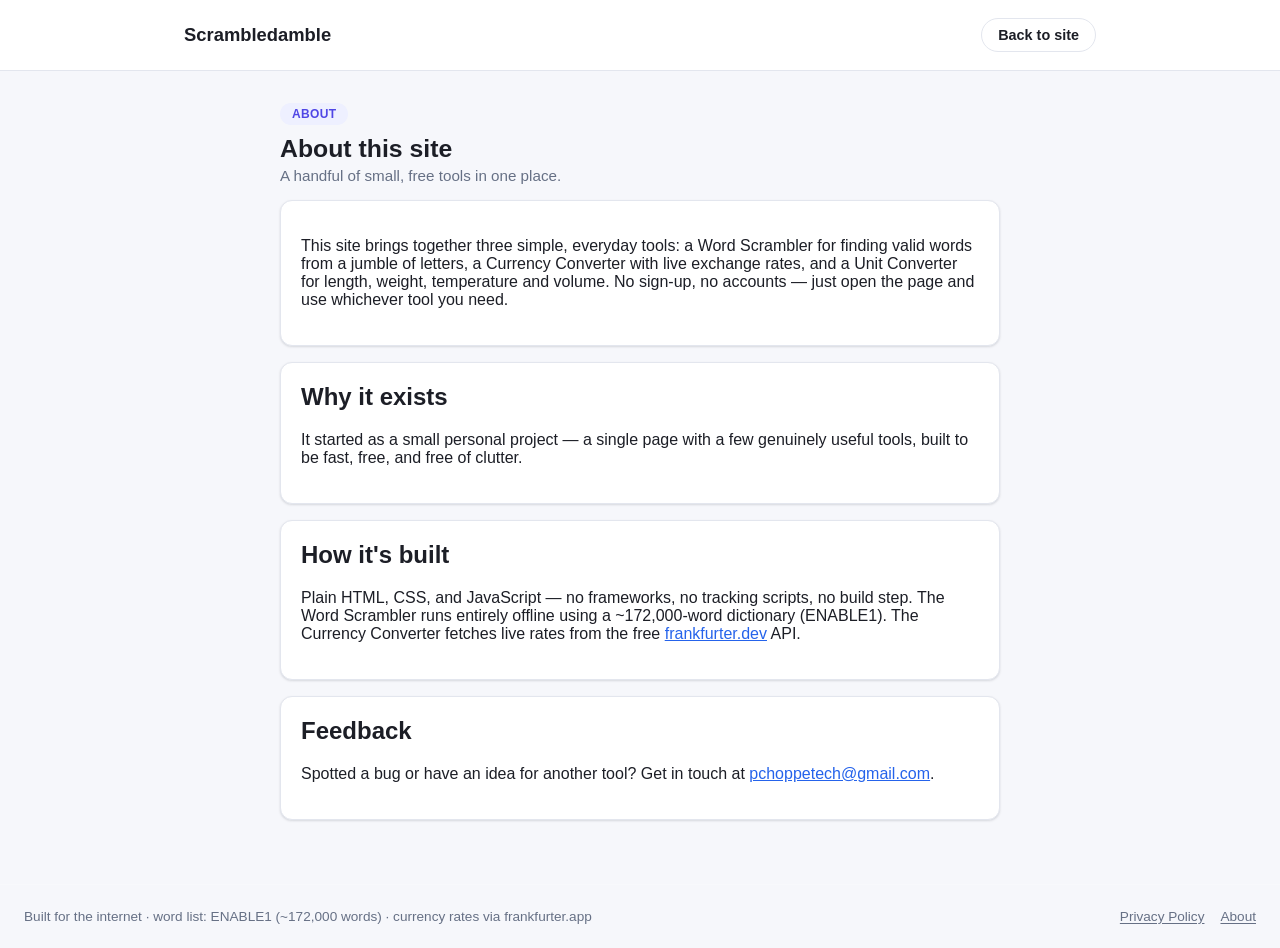
==== about.html @ 639ec17c "Rename site to Scrambledamble, add CNAME for scrambledamble.com Co-Authored-By: Claude Sonnet 5 <nor" ====
<!DOCTYPE html>
<html lang="en">
<head>
<meta charset="UTF-8">
<meta name="viewport" content="width=device-width, initial-scale=1.0">
<title>About — Scrambledamble</title>
<link rel="stylesheet" href="style.css">
</head>
<body>

<header class="site-header">
  <div class="header-inner">
    <a class="brand" href="index.html">Scrambledamble</a>
    <nav class="bubble-nav">
      <a href="index.html">Back to site</a>
    </nav>
  </div>
</header>

<main>
  <div style="max-width:720px; margin:0 auto;">
    <span class="section-badge">About</span>
    <h1 class="page-title">About this site</h1>
    <p class="page-subtitle">A handful of small, free tools in one place.</p>

    <div class="card">
      <p>This site brings together three simple, everyday tools: a Word Scrambler for finding valid words from a jumble of letters, a Currency Converter with live exchange rates, and a Unit Converter for length, weight, temperature and volume. No sign-up, no accounts — just open the page and use whichever tool you need.</p>
    </div>

    <div class="card">
      <h2 style="margin-top:0;">Why it exists</h2>
      <p>It started as a small personal project — a single page with a few genuinely useful tools, built to be fast, free, and free of clutter.</p>
    </div>

    <div class="card">
      <h2 style="margin-top:0;">How it's built</h2>
      <p>Plain HTML, CSS, and JavaScript — no frameworks, no tracking scripts, no build step. The Word Scrambler runs entirely offline using a ~172,000-word dictionary (ENABLE1). The Currency Converter fetches live rates from the free <a href="https://frankfurter.dev" target="_blank" rel="noopener">frankfurter.dev</a> API.</p>
    </div>

    <div class="card">
      <h2 style="margin-top:0;">Feedback</h2>
      <p>Spotted a bug or have an idea for another tool? Get in touch at <a href="mailto:pchoppetech@gmail.com">pchoppetech@gmail.com</a>.</p>
    </div>
  </div>
</main>

<footer class="site-footer">
  <div class="footer-inner">
    <span>Built for the internet · word list: ENABLE1 (~172,000 words) · currency rates via frankfurter.app</span>
    <div class="footer-links">
      <a href="privacy.html">Privacy Policy</a>
      <a href="about.html">About</a>
    </div>
  </div>
</footer>

</body>
</html>
---- style.css ----
:root {
  --bg: #f6f7fb;
  --panel: #ffffff;
  --text: #1c1e26;
  --muted: #667085;
  --border: #e3e6ee;
  --accent: #4f46e5;
  --accent-hover: #4338ca;
  --accent-soft: #eef0ff;
  --link: #2563eb;
  --link-hover: #1d4ed8;
  --danger: #dc2626;
  --shadow: 0 1px 2px rgba(16, 24, 40, 0.06), 0 1px 3px rgba(16, 24, 40, 0.08);
  --radius: 12px;
}

@media (prefers-color-scheme: dark) {
  :root {
    --bg: #1c1e29;
    --panel: #262835;
    --text: #eef0f6;
    --muted: #a8afc2;
    --border: #383c4e;
    --accent: #818cf8;
    --accent-hover: #a5b4fc;
    --accent-soft: #2c3049;
    --link: #60a5fa;
    --link-hover: #93c5fd;
    --shadow: 0 1px 2px rgba(0, 0, 0, 0.3), 0 4px 12px rgba(0, 0, 0, 0.3);
  }
}

* { box-sizing: border-box; }

a {
  color: var(--link);
}

a:hover {
  color: var(--link-hover);
}

html, body {
  margin: 0;
  padding: 0;
}

html {
  scroll-behavior: smooth;
}

body {
  font-family: -apple-system, BlinkMacSystemFont, "Segoe UI", Roboto, Helvetica, Arial, sans-serif;
  background: var(--bg);
  color: var(--text);
  min-height: 100vh;
  display: flex;
  flex-direction: column;
}

header.site-header {
  border-bottom: 1px solid var(--border);
  background: var(--panel);
}

.header-inner {
  max-width: 960px;
  margin: 0 auto;
  padding: 18px 24px;
  display: flex;
  align-items: center;
  justify-content: space-between;
  flex-wrap: wrap;
  gap: 12px;
}

.brand {
  font-weight: 700;
  font-size: 1.15rem;
  text-decoration: none;
  color: var(--text);
}

nav.site-nav {
  display: flex;
  gap: 4px;
  flex-wrap: wrap;
}

nav.site-nav a {
  text-decoration: none;
  color: var(--muted);
  padding: 8px 14px;
  border-radius: 8px;
  font-size: 0.95rem;
  font-weight: 500;
  transition: background 0.15s ease, color 0.15s ease;
}

nav.site-nav a:hover {
  background: var(--accent-soft);
  color: var(--text);
}

nav.site-nav a.active {
  background: var(--accent-soft);
  color: var(--accent);
}

/* Bubble quick-jump nav (all tools live on one page; these just scroll to a section) */
nav.bubble-nav {
  display: flex;
  gap: 8px;
  flex-wrap: wrap;
}

nav.bubble-nav a {
  text-decoration: none;
  background: var(--panel);
  border: 1px solid var(--border);
  color: var(--text);
  padding: 8px 16px;
  border-radius: 999px;
  font-weight: 600;
  font-size: 0.9rem;
  transition: background 0.15s ease, border-color 0.15s ease, color 0.15s ease;
}

nav.bubble-nav a:hover {
  background: var(--accent-soft);
  border-color: var(--accent);
  color: var(--accent);
}

nav.bubble-nav a.nav-active {
  background: #facc15;
  border-color: #eab308;
  color: #1c1e26;
}

nav.bubble-nav a.nav-active:hover {
  background: #fbd949;
  color: #1c1e26;
}

section {
  scroll-margin-top: 20px;
}

.section-badge {
  display: inline-block;
  background: var(--accent-soft);
  color: var(--accent);
  font-size: 0.75rem;
  font-weight: 700;
  letter-spacing: 0.03em;
  text-transform: uppercase;
  padding: 4px 12px;
  border-radius: 999px;
  margin-bottom: 10px;
}

.section-divider {
  border: none;
  border-top: 1px solid var(--border);
  margin: 44px 0;
}

main {
  flex: 1;
  max-width: 1180px;
  width: 100%;
  margin: 0 auto;
  padding: 32px 24px 48px;
}

.page-grid {
  display: grid;
  grid-template-columns: 5fr 4fr 4fr;
  gap: 40px;
  align-items: start;
}

.col-separated {
  margin-right: 24px;
}

@media (max-width: 1000px) {
  .page-grid {
    grid-template-columns: 1fr 1fr;
  }

  .col-separated {
    grid-column: 1 / -1;
    margin-right: 0;
    margin-bottom: 8px;
  }
}

@media (max-width: 700px) {
  .page-grid {
    grid-template-columns: 1fr;
    gap: 0;
  }

  .col-separated {
    margin-bottom: 0;
  }
}

.col-right {
  display: flex;
  flex-direction: column;
}

.col-right .page-title {
  font-size: 1.25rem;
}

.col-right .page-subtitle {
  font-size: 0.85rem;
}

.col-right .card {
  padding: 16px;
}

.col-right input[type="text"],
.col-right input[type="number"],
.col-right select {
  padding: 9px 12px;
  font-size: 0.9rem;
}

.col-right label {
  font-size: 0.78rem;
}

.col-right .row {
  gap: 10px;
}

.col-right .field {
  min-width: 110px;
}

.col-right button {
  padding: 9px 14px;
  font-size: 0.88rem;
}

.col-right .swap-btn {
  width: 38px;
  height: 38px;
}

.col-right .category-tabs button {
  padding: 6px 8px;
  font-size: 0.76rem;
}

.col-right .result-to,
.col-right .big-result {
  font-size: 1.6rem;
}

.col-right .result-from {
  font-size: 0.9rem;
}

.col-divider {
  margin: 28px 0;
}

.intro {
  min-height: 154px;
}

@media (max-width: 800px) {
  .page-grid {
    grid-template-columns: 1fr;
    gap: 0;
  }
}

.page-title {
  margin: 0 0 4px;
  font-size: 1.55rem;
}

.page-subtitle {
  margin: 0 0 16px;
  color: var(--muted);
  font-size: 0.95rem;
}

.card {
  background: var(--panel);
  border: 1px solid var(--border);
  border-radius: var(--radius);
  box-shadow: var(--shadow);
  padding: 20px;
  margin-bottom: 16px;
}

.tool-section {
  border: 2px solid transparent;
  border-radius: calc(var(--radius) + 6px);
  padding: 6px;
  margin: -6px;
  transition: border-color 0.15s ease, box-shadow 0.15s ease;
}

.tool-section.section-active {
  border-color: #eab308;
  box-shadow: 0 0 0 3px rgba(234, 179, 8, 0.18), 0 0 22px rgba(234, 179, 8, 0.45);
}

label {
  display: block;
  font-weight: 600;
  font-size: 0.85rem;
  margin-bottom: 6px;
  color: var(--muted);
}

input[type="text"],
input[type="number"],
select {
  width: 100%;
  padding: 12px 14px;
  font-size: 1rem;
  border: 1px solid var(--border);
  border-radius: 8px;
  background: var(--bg);
  color: var(--text);
  outline: none;
  transition: border-color 0.15s ease;
  font-family: inherit;
}

input[type="text"]:focus,
input[type="number"]:focus,
select:focus {
  border-color: var(--accent);
}

button {
  font-family: inherit;
  font-size: 0.95rem;
  font-weight: 600;
  padding: 12px 20px;
  border-radius: 8px;
  border: none;
  background: var(--accent);
  color: white;
  cursor: pointer;
  transition: background 0.15s ease;
}

button:hover { background: var(--accent-hover); }
button:disabled { opacity: 0.6; cursor: not-allowed; }

.row {
  display: flex;
  gap: 18px;
  flex-wrap: wrap;
  align-items: end;
}

.field {
  flex: 1;
  min-width: 160px;
}

.hint {
  font-size: 0.85rem;
  color: var(--muted);
  margin-top: 6px;
}

.error {
  color: var(--danger);
  font-size: 0.9rem;
  margin-top: 8px;
}

.result-count {
  font-size: 0.9rem;
  color: var(--muted);
  margin-bottom: 12px;
}

.word-list {
  display: flex;
  flex-wrap: wrap;
  gap: 8px;
}

.word-chip {
  background: var(--accent-soft);
  color: var(--accent);
  padding: 6px 12px;
  border-radius: 999px;
  font-size: 0.9rem;
  font-weight: 600;
}

.swap-btn {
  background: var(--panel);
  border: 1px solid var(--border);
  color: var(--text);
  width: 44px;
  height: 44px;
  border-radius: 8px;
  font-size: 1.1rem;
  flex: 0 0 auto;
}

.swap-btn:hover { background: var(--accent-soft); }

.big-result {
  font-size: 2rem;
  font-weight: 700;
  margin: 4px 0;
}

.result-from {
  font-size: 1rem;
  font-weight: 600;
  color: var(--muted);
  margin-bottom: 4px;
}

.result-to {
  font-size: 2rem;
  font-weight: 700;
  line-height: 1.2;
}

.result-sub {
  color: var(--muted);
  font-size: 0.9rem;
}

.category-tabs {
  display: flex;
  gap: 6px;
  flex-wrap: nowrap;
  margin-top: 12px;
}

.category-tabs button {
  background: var(--panel);
  color: var(--muted);
  border: 1px solid var(--border);
  font-weight: 600;
  padding: 8px 10px;
  font-size: 0.82rem;
  flex: 1;
  white-space: nowrap;
}

.category-tabs button.active {
  background: var(--accent);
  color: white;
  border-color: var(--accent);
}

footer.site-footer {
  border-top: 1px solid rgba(255, 255, 255, 0.2);
  width: 100%;
}

.footer-inner {
  display: flex;
  align-items: center;
  justify-content: space-between;
  flex-wrap: wrap;
  gap: 8px 20px;
  max-width: 1440px;
  margin: 0 auto;
  padding: 24px;
  color: var(--muted);
  font-size: 0.85rem;
}

.footer-links {
  display: flex;
  gap: 16px;
}

footer.site-footer a {
  color: var(--muted);
  text-decoration: underline;
  text-underline-offset: 2px;
}

footer.site-footer a:hover {
  color: var(--accent);
}

.spinner {
  display: inline-block;
  width: 16px;
  height: 16px;
  border: 2px solid var(--border);
  border-top-color: var(--accent);
  border-radius: 50%;
  animation: spin 0.7s linear infinite;
  vertical-align: middle;
  margin-right: 8px;
}

@keyframes spin {
  to { transform: rotate(360deg); }
}
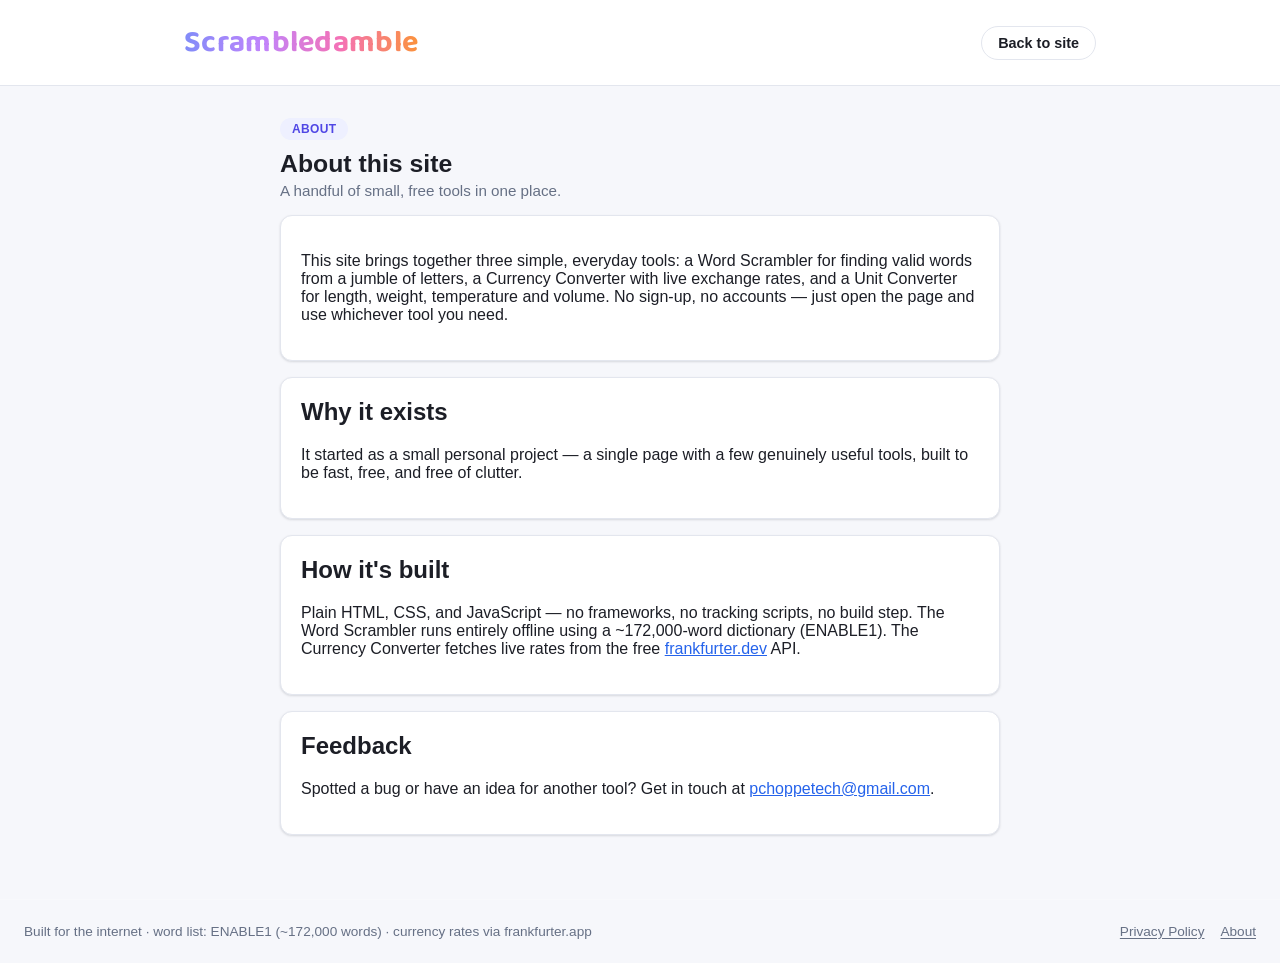
==== commit 660b597d: "Give the Scrambledamble brand a playful font, bigger size, and colorful gradient Co-Authored-By: Cla" ====
--- a/about.html
+++ b/about.html
@@ -4,6 +4,9 @@
 <meta charset="UTF-8">
 <meta name="viewport" content="width=device-width, initial-scale=1.0">
 <title>About — Scrambledamble</title>
+<link rel="preconnect" href="https://fonts.googleapis.com">
+<link rel="preconnect" href="https://fonts.gstatic.com" crossorigin>
+<link href="https://fonts.googleapis.com/css2?family=Baloo+2:wght@700;800&display=swap" rel="stylesheet">
 <link rel="stylesheet" href="style.css">
 </head>
 <body>
--- a/style.css
+++ b/style.css
@@ -75,10 +75,16 @@
 }
 
 .brand {
+  font-family: 'Baloo 2', 'Segoe UI', sans-serif;
   font-weight: 700;
-  font-size: 1.15rem;
+  font-size: 1.9rem;
+  letter-spacing: 0.01em;
   text-decoration: none;
-  color: var(--text);
+  color: #818cf8;
+  background: linear-gradient(90deg, #818cf8, #c084fc, #f472b6, #fb923c);
+  -webkit-background-clip: text;
+  background-clip: text;
+  -webkit-text-fill-color: transparent;
 }
 
 nav.site-nav {
@@ -182,7 +188,7 @@
 }
 
 .col-separated {
-  margin-right: 24px;
+  margin-right: 60px;
 }
 
 @media (max-width: 1000px) {
@@ -446,7 +452,7 @@
 .category-tabs {
   display: flex;
   gap: 6px;
-  flex-wrap: nowrap;
+  flex-wrap: wrap;
   margin-top: 12px;
 }
 
@@ -457,7 +463,8 @@
   font-weight: 600;
   padding: 8px 10px;
   font-size: 0.82rem;
-  flex: 1;
+  flex: 1 1 auto;
+  min-width: 72px;
   white-space: nowrap;
 }
 
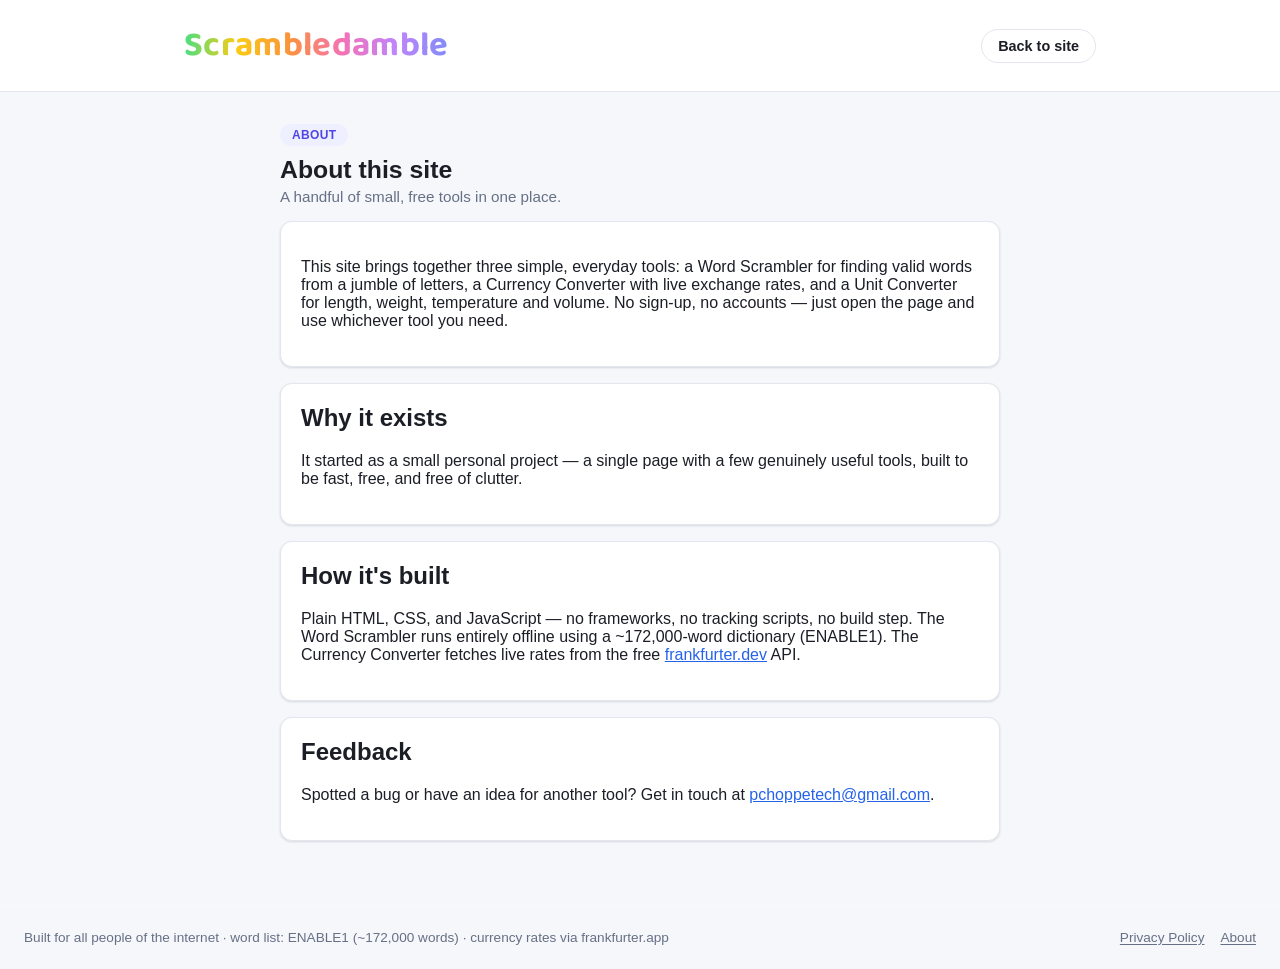
==== commit 3fef4b07: "Update footer tagline to 'Built for all people of the internet' Co-Authored-By: Claude Sonnet 5 <nor" ====
--- a/about.html
+++ b/about.html
@@ -49,7 +49,7 @@
 
 <footer class="site-footer">
   <div class="footer-inner">
-    <span>Built for the internet · word list: ENABLE1 (~172,000 words) · currency rates via frankfurter.app</span>
+    <span>Built for all people of the internet · word list: ENABLE1 (~172,000 words) · currency rates via frankfurter.app</span>
     <div class="footer-links">
       <a href="privacy.html">Privacy Policy</a>
       <a href="about.html">About</a>
--- a/style.css
+++ b/style.css
@@ -77,11 +77,11 @@
 .brand {
   font-family: 'Baloo 2', 'Segoe UI', sans-serif;
   font-weight: 700;
-  font-size: 1.9rem;
+  font-size: 2.15rem;
   letter-spacing: 0.01em;
   text-decoration: none;
   color: #818cf8;
-  background: linear-gradient(90deg, #818cf8, #c084fc, #f472b6, #fb923c);
+  background: linear-gradient(90deg, #4ade80, #facc15, #fb923c, #f472b6, #c084fc, #818cf8);
   -webkit-background-clip: text;
   background-clip: text;
   -webkit-text-fill-color: transparent;
@@ -187,8 +187,8 @@
   align-items: start;
 }
 
-.col-separated {
-  margin-right: 60px;
+.tool-section.col-separated {
+  margin-right: -6px;
 }
 
 @media (max-width: 1000px) {
@@ -196,10 +196,10 @@
     grid-template-columns: 1fr 1fr;
   }
 
-  .col-separated {
+  .tool-section.col-separated {
     grid-column: 1 / -1;
-    margin-right: 0;
-    margin-bottom: 8px;
+    margin-right: -6px;
+    margin-bottom: 14px;
   }
 }
 
@@ -209,8 +209,8 @@
     gap: 0;
   }
 
-  .col-separated {
-    margin-bottom: 0;
+  .tool-section.col-separated {
+    margin-bottom: -6px;
   }
 }
 
@@ -454,6 +454,7 @@
   gap: 6px;
   flex-wrap: wrap;
   margin-top: 12px;
+  margin-bottom: 18px;
 }
 
 .category-tabs button {
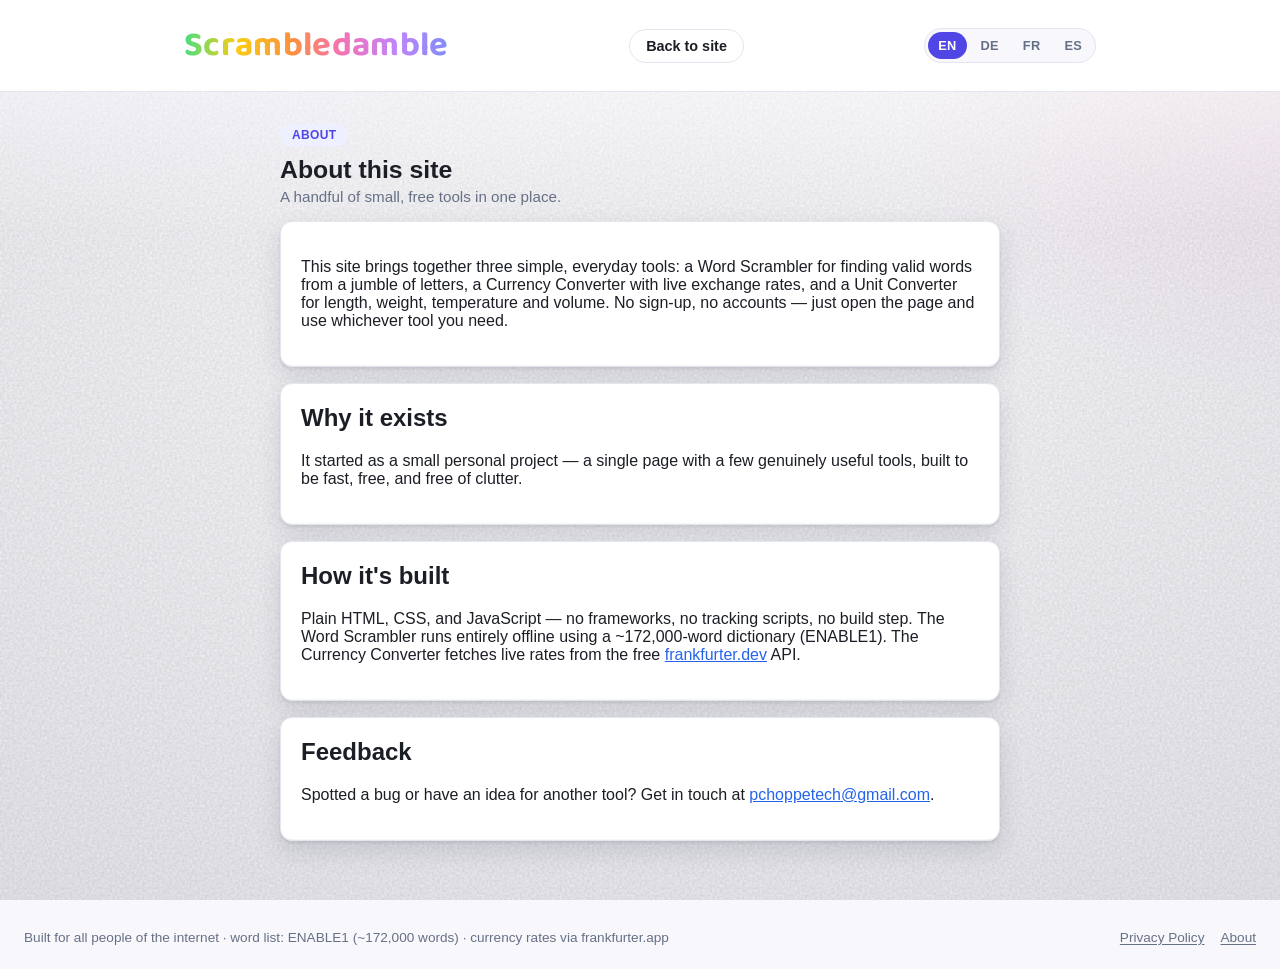
==== commit 0f6e025d: "Add multi-language support (EN/DE/FR/ES) with a switcher in the header, persisted across pages Co-Au" ====
--- a/about.html
+++ b/about.html
@@ -15,47 +15,54 @@
   <div class="header-inner">
     <a class="brand" href="index.html">Scrambledamble</a>
     <nav class="bubble-nav">
-      <a href="index.html">Back to site</a>
+      <a href="index.html" data-i18n="nav_back">Back to site</a>
     </nav>
+    <div class="lang-switch">
+      <button type="button" data-lang="en">EN</button>
+      <button type="button" data-lang="de">DE</button>
+      <button type="button" data-lang="fr">FR</button>
+      <button type="button" data-lang="es">ES</button>
+    </div>
   </div>
 </header>
 
 <main>
   <div style="max-width:720px; margin:0 auto;">
-    <span class="section-badge">About</span>
-    <h1 class="page-title">About this site</h1>
-    <p class="page-subtitle">A handful of small, free tools in one place.</p>
+    <span class="section-badge" data-i18n="about_badge">About</span>
+    <h1 class="page-title" data-i18n="about_title">About this site</h1>
+    <p class="page-subtitle" data-i18n="about_subtitle">A handful of small, free tools in one place.</p>
 
     <div class="card">
-      <p>This site brings together three simple, everyday tools: a Word Scrambler for finding valid words from a jumble of letters, a Currency Converter with live exchange rates, and a Unit Converter for length, weight, temperature and volume. No sign-up, no accounts — just open the page and use whichever tool you need.</p>
+      <p data-i18n="about_intro">This site brings together three simple, everyday tools: a Word Scrambler for finding valid words from a jumble of letters, a Currency Converter with live exchange rates, and a Unit Converter for length, weight, temperature and volume. No sign-up, no accounts — just open the page and use whichever tool you need.</p>
     </div>
 
     <div class="card">
-      <h2 style="margin-top:0;">Why it exists</h2>
-      <p>It started as a small personal project — a single page with a few genuinely useful tools, built to be fast, free, and free of clutter.</p>
+      <h2 style="margin-top:0;" data-i18n="about_why_heading">Why it exists</h2>
+      <p data-i18n="about_why_text">It started as a small personal project — a single page with a few genuinely useful tools, built to be fast, free, and free of clutter.</p>
     </div>
 
     <div class="card">
-      <h2 style="margin-top:0;">How it's built</h2>
-      <p>Plain HTML, CSS, and JavaScript — no frameworks, no tracking scripts, no build step. The Word Scrambler runs entirely offline using a ~172,000-word dictionary (ENABLE1). The Currency Converter fetches live rates from the free <a href="https://frankfurter.dev" target="_blank" rel="noopener">frankfurter.dev</a> API.</p>
+      <h2 style="margin-top:0;" data-i18n="about_built_heading">How it's built</h2>
+      <p data-i18n-html="about_built_html">Plain HTML, CSS, and JavaScript — no frameworks, no tracking scripts, no build step. The Word Scrambler runs entirely offline using a ~172,000-word dictionary (ENABLE1). The Currency Converter fetches live rates from the free <a href="https://frankfurter.dev" target="_blank" rel="noopener">frankfurter.dev</a> API.</p>
     </div>
 
     <div class="card">
-      <h2 style="margin-top:0;">Feedback</h2>
-      <p>Spotted a bug or have an idea for another tool? Get in touch at <a href="mailto:pchoppetech@gmail.com">pchoppetech@gmail.com</a>.</p>
+      <h2 style="margin-top:0;" data-i18n="about_feedback_heading">Feedback</h2>
+      <p data-i18n-html="about_feedback_html">Spotted a bug or have an idea for another tool? Get in touch at <a href="mailto:pchoppetech@gmail.com">pchoppetech@gmail.com</a>.</p>
     </div>
   </div>
 </main>
 
 <footer class="site-footer">
   <div class="footer-inner">
-    <span>Built for all people of the internet · word list: ENABLE1 (~172,000 words) · currency rates via frankfurter.app</span>
+    <span data-i18n="footer_tagline">Built for all people of the internet · word list: ENABLE1 (~172,000 words) · currency rates via frankfurter.app</span>
     <div class="footer-links">
-      <a href="privacy.html">Privacy Policy</a>
-      <a href="about.html">About</a>
+      <a href="privacy.html" data-i18n="footer_privacy">Privacy Policy</a>
+      <a href="about.html" data-i18n="footer_about">About</a>
     </div>
   </div>
 </footer>
 
+<script src="i18n.js"></script>
 </body>
 </html>
--- a/style.css
+++ b/style.css
@@ -1,5 +1,5 @@
 :root {
-  --bg: #f6f7fb;
+  --bg: #f8f8fc;
   --panel: #ffffff;
   --text: #1c1e26;
   --muted: #667085;
@@ -10,23 +10,33 @@
   --link: #2563eb;
   --link-hover: #1d4ed8;
   --danger: #dc2626;
-  --shadow: 0 1px 2px rgba(16, 24, 40, 0.06), 0 1px 3px rgba(16, 24, 40, 0.08);
+  --shadow: 0 2px 3px rgba(16, 24, 40, 0.08), 0 10px 24px rgba(16, 24, 40, 0.12), inset 0 1px 0 rgba(255, 255, 255, 0.85), inset 0 -1px 0 rgba(16, 24, 40, 0.04);
   --radius: 12px;
+  --top-light: linear-gradient(180deg, rgba(255, 255, 255, 0.85), transparent 26%);
+  --vignette: radial-gradient(ellipse 1300px 850px at 50% 30%, transparent 32%, rgba(30, 32, 55, 0.14) 150%);
+  --glow-1: radial-gradient(ellipse 900px 520px at 12% -12%, rgba(129, 140, 248, 0.14), transparent 60%);
+  --glow-2: radial-gradient(ellipse 800px 600px at 100% 8%, rgba(244, 114, 182, 0.11), transparent 55%);
+  --noise: url("data:image/svg+xml,%3Csvg xmlns='http://www.w3.org/2000/svg' width='150' height='150'%3E%3Cfilter id='n'%3E%3CfeTurbulence type='fractalNoise' baseFrequency='0.4' numOctaves='2' stitchTiles='stitch'/%3E%3CfeColorMatrix type='matrix' values='0 0 0 0 0  0 0 0 0 0  0 0 0 0 0  0 0 0 0.13 0'/%3E%3C/filter%3E%3Crect width='100%25' height='100%25' filter='url(%23n)'/%3E%3C/svg%3E");
 }
 
 @media (prefers-color-scheme: dark) {
   :root {
-    --bg: #1c1e29;
-    --panel: #262835;
+    --bg: #24273b;
+    --panel: #2b2e42;
     --text: #eef0f6;
     --muted: #a8afc2;
-    --border: #383c4e;
+    --border: #3d4159;
     --accent: #818cf8;
     --accent-hover: #a5b4fc;
     --accent-soft: #2c3049;
     --link: #60a5fa;
     --link-hover: #93c5fd;
-    --shadow: 0 1px 2px rgba(0, 0, 0, 0.3), 0 4px 12px rgba(0, 0, 0, 0.3);
+    --shadow: 0 3px 6px rgba(0, 0, 0, 0.4), 0 14px 32px rgba(0, 0, 0, 0.4), inset 0 1px 0 rgba(255, 255, 255, 0.09), inset 0 -1px 0 rgba(0, 0, 0, 0.2);
+    --top-light: linear-gradient(180deg, rgba(255, 255, 255, 0.07), transparent 26%);
+    --vignette: radial-gradient(ellipse 1300px 850px at 50% 30%, transparent 32%, rgba(0, 0, 0, 0.45) 150%);
+    --glow-1: radial-gradient(ellipse 900px 520px at 12% -12%, rgba(129, 140, 248, 0.24), transparent 60%);
+    --glow-2: radial-gradient(ellipse 800px 600px at 100% 8%, rgba(244, 114, 182, 0.16), transparent 55%);
+    --noise: url("data:image/svg+xml,%3Csvg xmlns='http://www.w3.org/2000/svg' width='150' height='150'%3E%3Cfilter id='n'%3E%3CfeTurbulence type='fractalNoise' baseFrequency='0.4' numOctaves='2' stitchTiles='stitch'/%3E%3CfeColorMatrix type='matrix' values='0 0 0 0 1  0 0 0 0 1  0 0 0 0 1  0 0 0 0.2 0'/%3E%3C/filter%3E%3Crect width='100%25' height='100%25' filter='url(%23n)'/%3E%3C/svg%3E");
   }
 }
 
@@ -51,7 +61,10 @@
 
 body {
   font-family: -apple-system, BlinkMacSystemFont, "Segoe UI", Roboto, Helvetica, Arial, sans-serif;
-  background: var(--bg);
+  background-color: var(--bg);
+  background-image: var(--top-light), var(--vignette), var(--glow-1), var(--glow-2), var(--noise);
+  background-repeat: no-repeat, no-repeat, no-repeat, no-repeat, repeat;
+  background-attachment: fixed, fixed, fixed, fixed, fixed;
   color: var(--text);
   min-height: 100vh;
   display: flex;
@@ -147,6 +160,37 @@
 nav.bubble-nav a.nav-active:hover {
   background: #fbd949;
   color: #1c1e26;
+}
+
+.lang-switch {
+  display: flex;
+  gap: 4px;
+  background: var(--bg);
+  border: 1px solid var(--border);
+  border-radius: 999px;
+  padding: 3px;
+}
+
+.lang-switch button {
+  background: transparent;
+  border: none;
+  color: var(--muted);
+  padding: 6px 10px;
+  border-radius: 999px;
+  font-size: 0.8rem;
+  font-weight: 700;
+  letter-spacing: 0.02em;
+  cursor: pointer;
+  transition: background 0.15s ease, color 0.15s ease;
+}
+
+.lang-switch button:hover {
+  color: var(--text);
+}
+
+.lang-switch button.active {
+  background: var(--accent);
+  color: white;
 }
 
 section {
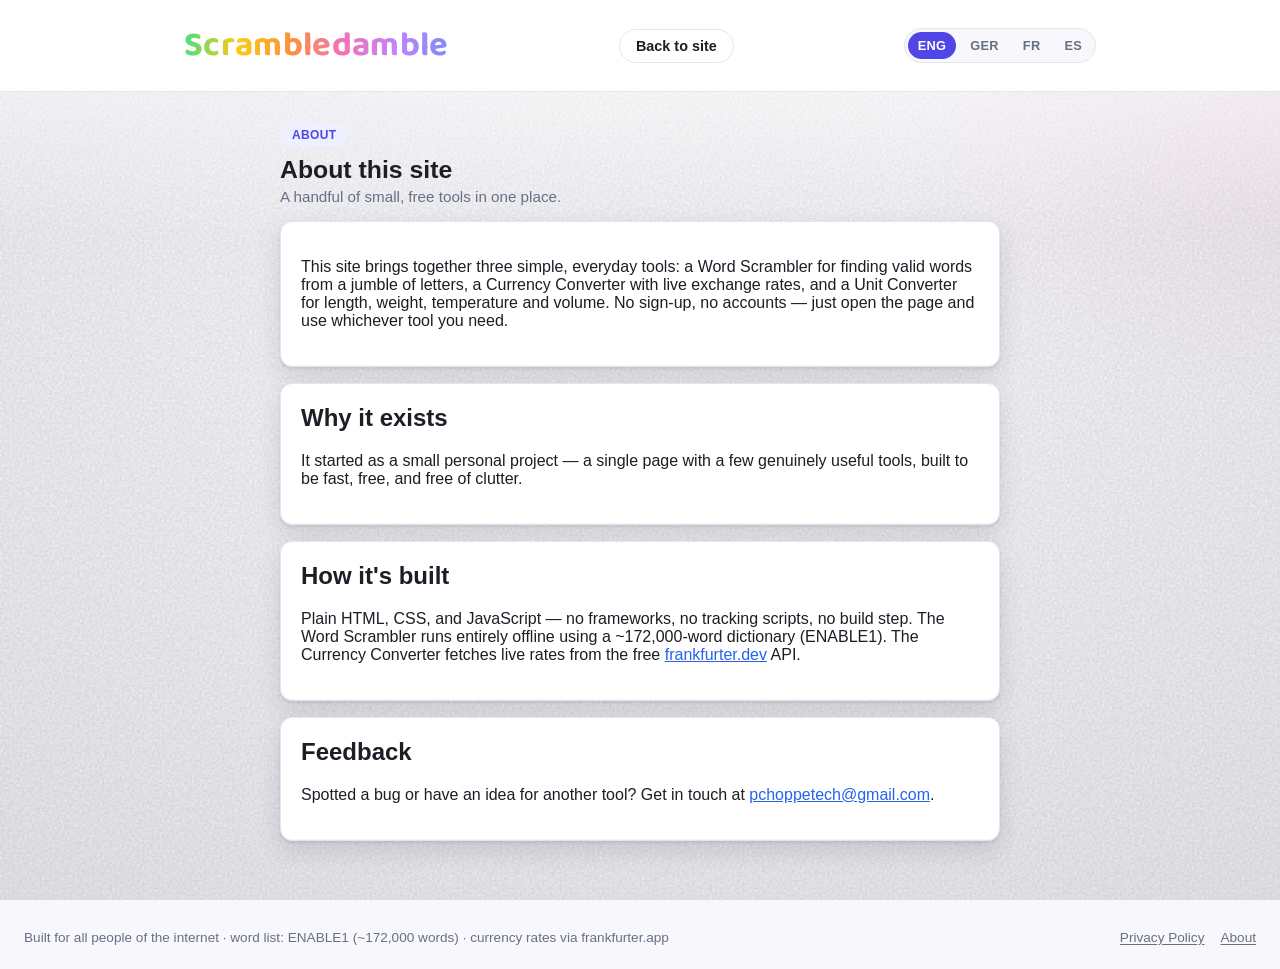
==== commit e11e2741: "Translate unit and currency names into DE/FR/ES; relabel switcher buttons to ENG/GER Co-Authored-By:" ====
--- a/about.html
+++ b/about.html
@@ -18,8 +18,8 @@
       <a href="index.html" data-i18n="nav_back">Back to site</a>
     </nav>
     <div class="lang-switch">
-      <button type="button" data-lang="en">EN</button>
-      <button type="button" data-lang="de">DE</button>
+      <button type="button" data-lang="en">ENG</button>
+      <button type="button" data-lang="de">GER</button>
       <button type="button" data-lang="fr">FR</button>
       <button type="button" data-lang="es">ES</button>
     </div>
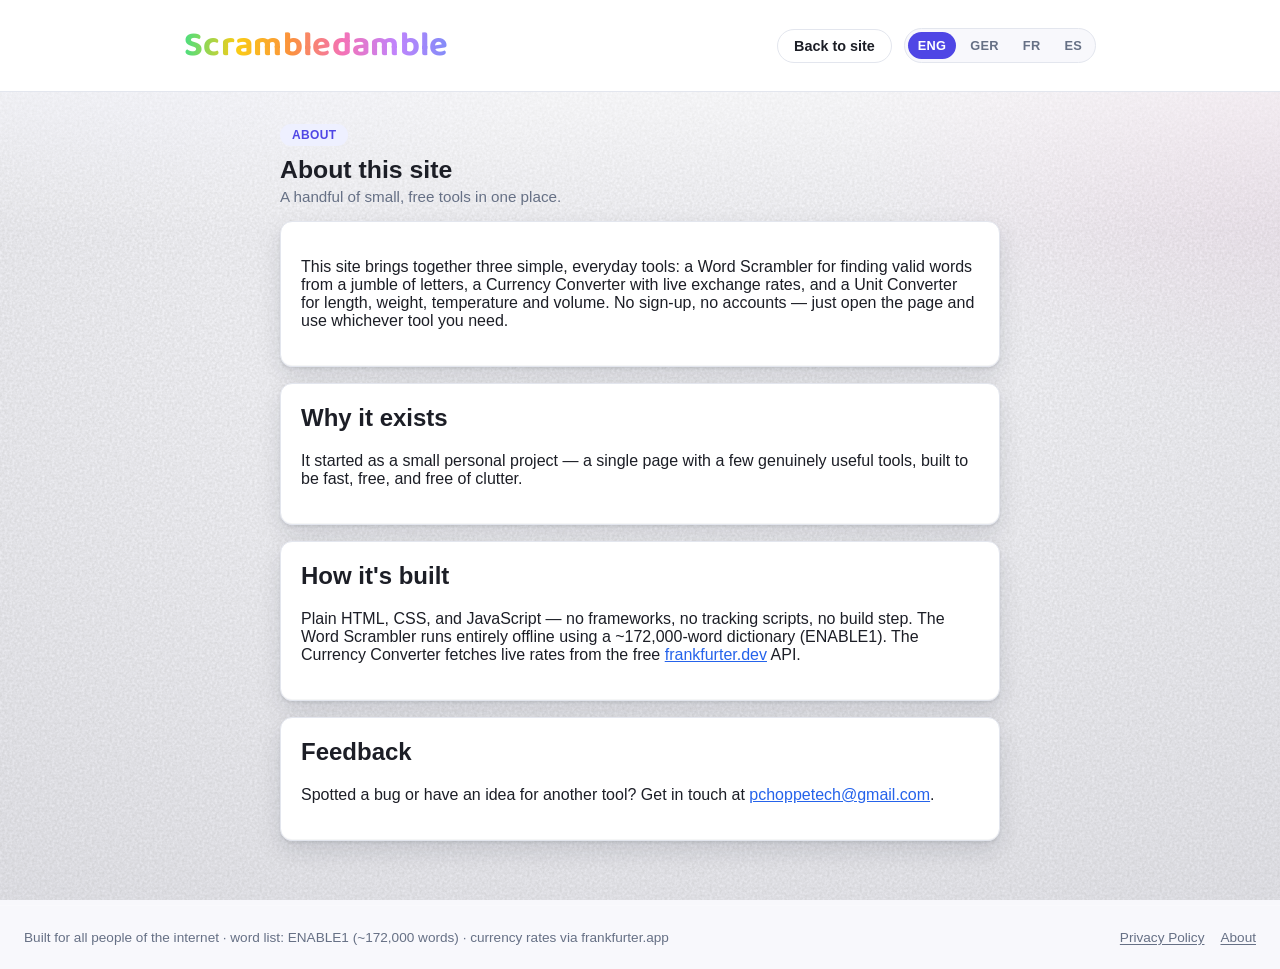
==== commit 720e36f1: "Fix header wrapping so nav + language switcher stay grouped together; disable browser auto-translate" ====
--- a/about.html
+++ b/about.html
@@ -1,7 +1,8 @@
 <!DOCTYPE html>
-<html lang="en">
+<html lang="en" translate="no">
 <head>
 <meta charset="UTF-8">
+<meta name="google" content="notranslate">
 <meta name="viewport" content="width=device-width, initial-scale=1.0">
 <title>About — Scrambledamble</title>
 <link rel="preconnect" href="https://fonts.googleapis.com">
@@ -14,14 +15,16 @@
 <header class="site-header">
   <div class="header-inner">
     <a class="brand" href="index.html">Scrambledamble</a>
-    <nav class="bubble-nav">
-      <a href="index.html" data-i18n="nav_back">Back to site</a>
-    </nav>
-    <div class="lang-switch">
-      <button type="button" data-lang="en">ENG</button>
-      <button type="button" data-lang="de">GER</button>
-      <button type="button" data-lang="fr">FR</button>
-      <button type="button" data-lang="es">ES</button>
+    <div class="header-right">
+      <nav class="bubble-nav">
+        <a href="index.html" data-i18n="nav_back">Back to site</a>
+      </nav>
+      <div class="lang-switch">
+        <button type="button" data-lang="en">ENG</button>
+        <button type="button" data-lang="de">GER</button>
+        <button type="button" data-lang="fr">FR</button>
+        <button type="button" data-lang="es">ES</button>
+      </div>
     </div>
   </div>
 </header>
--- a/style.css
+++ b/style.css
@@ -87,6 +87,13 @@
   gap: 12px;
 }
 
+.header-right {
+  display: flex;
+  align-items: center;
+  flex-wrap: wrap;
+  gap: 12px;
+}
+
 .brand {
   font-family: 'Baloo 2', 'Segoe UI', sans-serif;
   font-weight: 700;
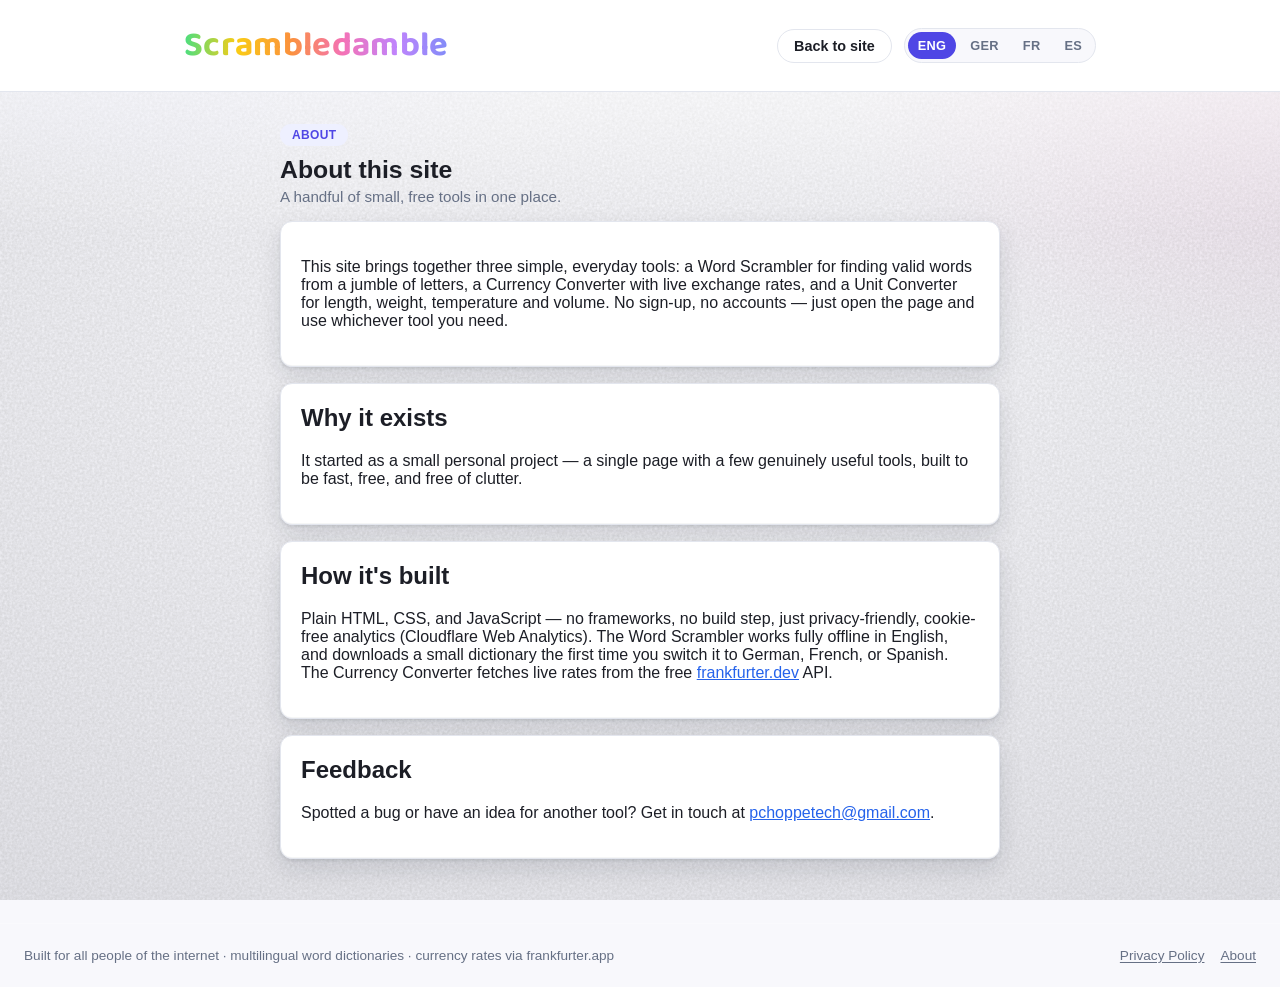
==== commit 652755fa: "Add Cloudflare Web Analytics to all pages, update Privacy Policy and About page copy for transparenc" ====
--- a/about.html
+++ b/about.html
@@ -67,5 +67,9 @@
 </footer>
 
 <script src="i18n.js"></script>
+
+<!-- Cloudflare Web Analytics -->
+<script type='module' src='https://static.cloudflareinsights.com/beacon.min.js' data-cf-beacon='{"token": "ababd76bf6c34709a28835e6ab1218bd"}'></script>
+<!-- End Cloudflare Web Analytics -->
 </body>
 </html>
--- a/style.css
+++ b/style.css
@@ -141,6 +141,9 @@
 }
 
 nav.bubble-nav a {
+  display: inline-flex;
+  align-items: center;
+  gap: 6px;
   text-decoration: none;
   background: var(--panel);
   border: 1px solid var(--border);
@@ -152,6 +155,10 @@
   transition: background 0.15s ease, border-color 0.15s ease, color 0.15s ease;
 }
 
+nav.bubble-nav a .cat-icon {
+  font-size: 1.05em;
+}
+
 nav.bubble-nav a:hover {
   background: var(--accent-soft);
   border-color: var(--accent);
@@ -205,7 +212,9 @@
 }
 
 .section-badge {
-  display: inline-block;
+  display: inline-flex;
+  align-items: center;
+  gap: 6px;
   background: var(--accent-soft);
   color: var(--accent);
   font-size: 0.75rem;
@@ -215,6 +224,10 @@
   padding: 4px 12px;
   border-radius: 999px;
   margin-bottom: 10px;
+}
+
+.section-badge .cat-icon {
+  font-size: 1.1em;
 }
 
 .section-divider {
@@ -436,6 +449,29 @@
   margin-top: 6px;
 }
 
+.faq {
+  margin-top: 10px;
+  font-size: 0.82rem;
+}
+
+.faq summary {
+  cursor: pointer;
+  color: var(--accent);
+  font-weight: 600;
+  user-select: none;
+}
+
+.faq summary:hover {
+  color: var(--accent-hover);
+}
+
+.faq p {
+  margin: 6px 0 0;
+  padding-left: 2px;
+  color: var(--muted);
+  line-height: 1.45;
+}
+
 .error {
   color: var(--danger);
   font-size: 0.9rem;
@@ -518,6 +554,15 @@
   flex: 1 1 auto;
   min-width: 72px;
   white-space: nowrap;
+  display: inline-flex;
+  align-items: center;
+  justify-content: center;
+  gap: 5px;
+}
+
+.cat-icon {
+  font-size: 0.9em;
+  line-height: 1;
 }
 
 .category-tabs button.active {
